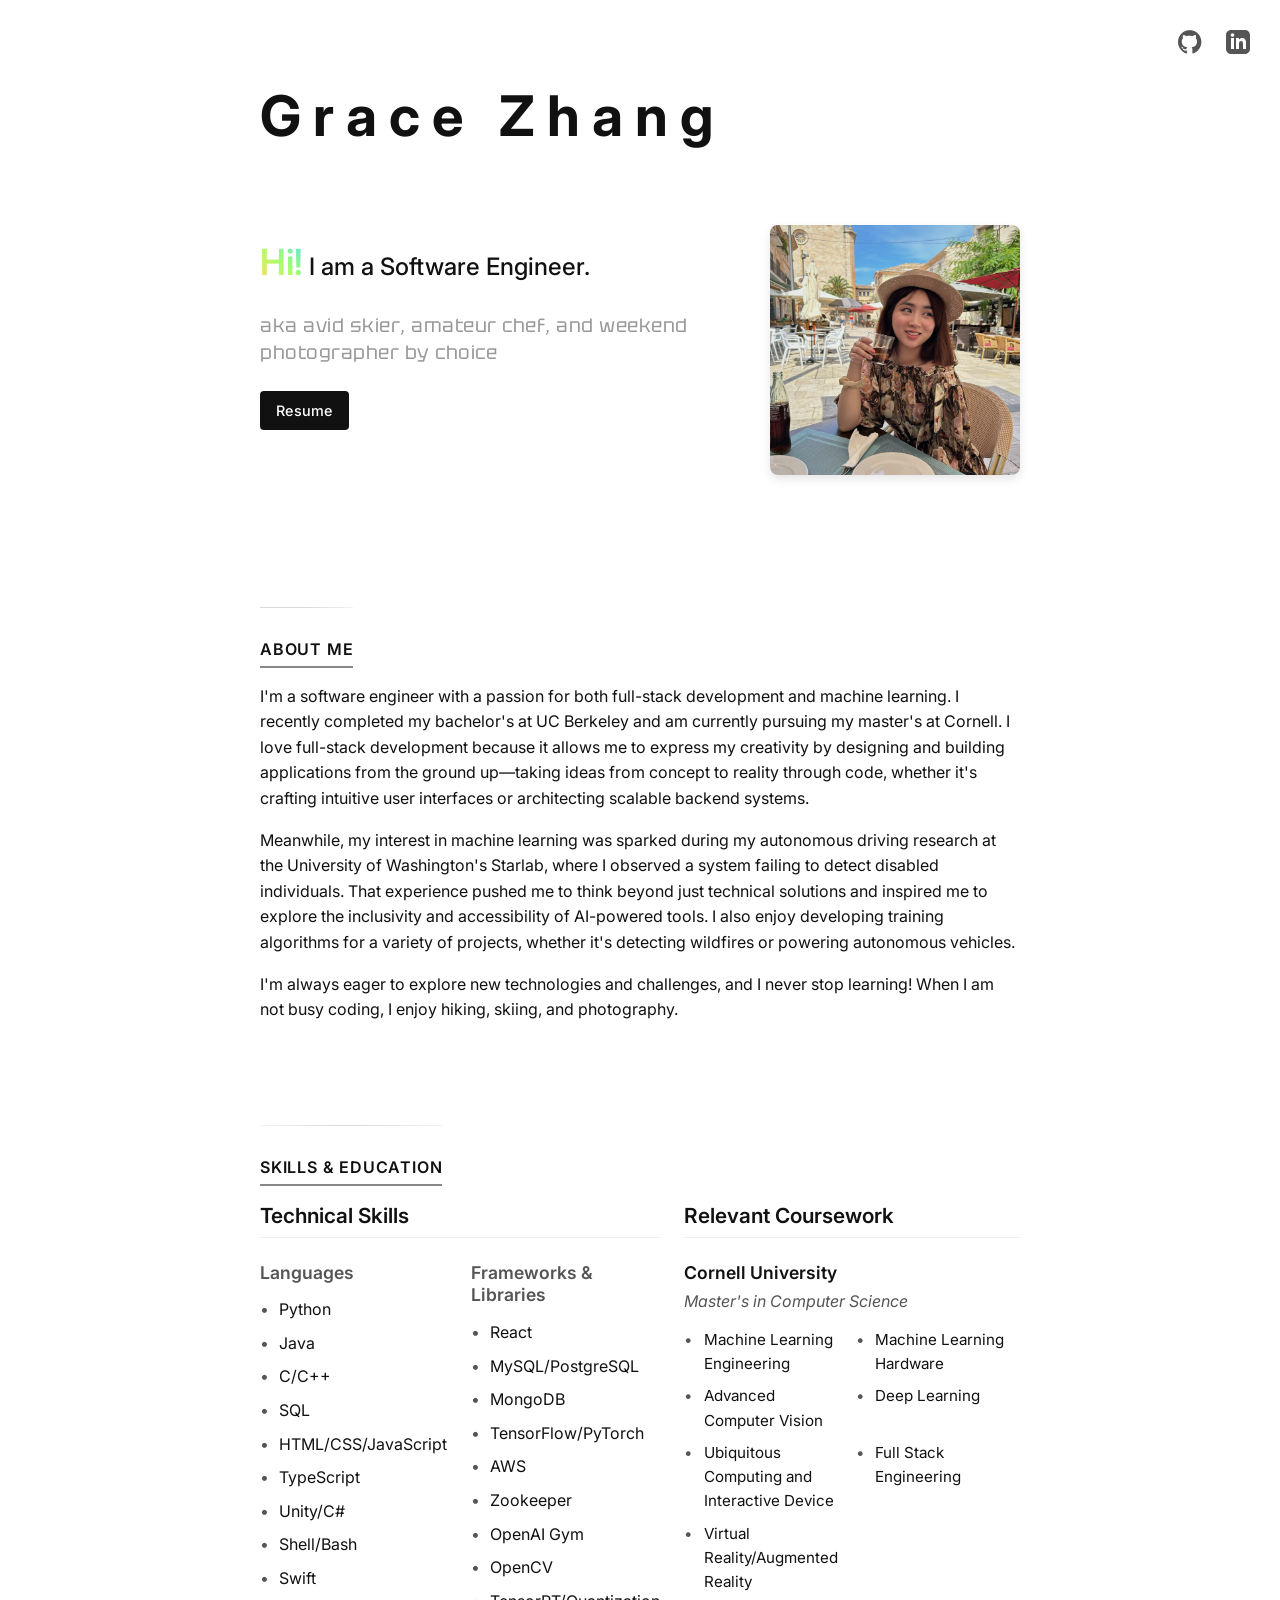
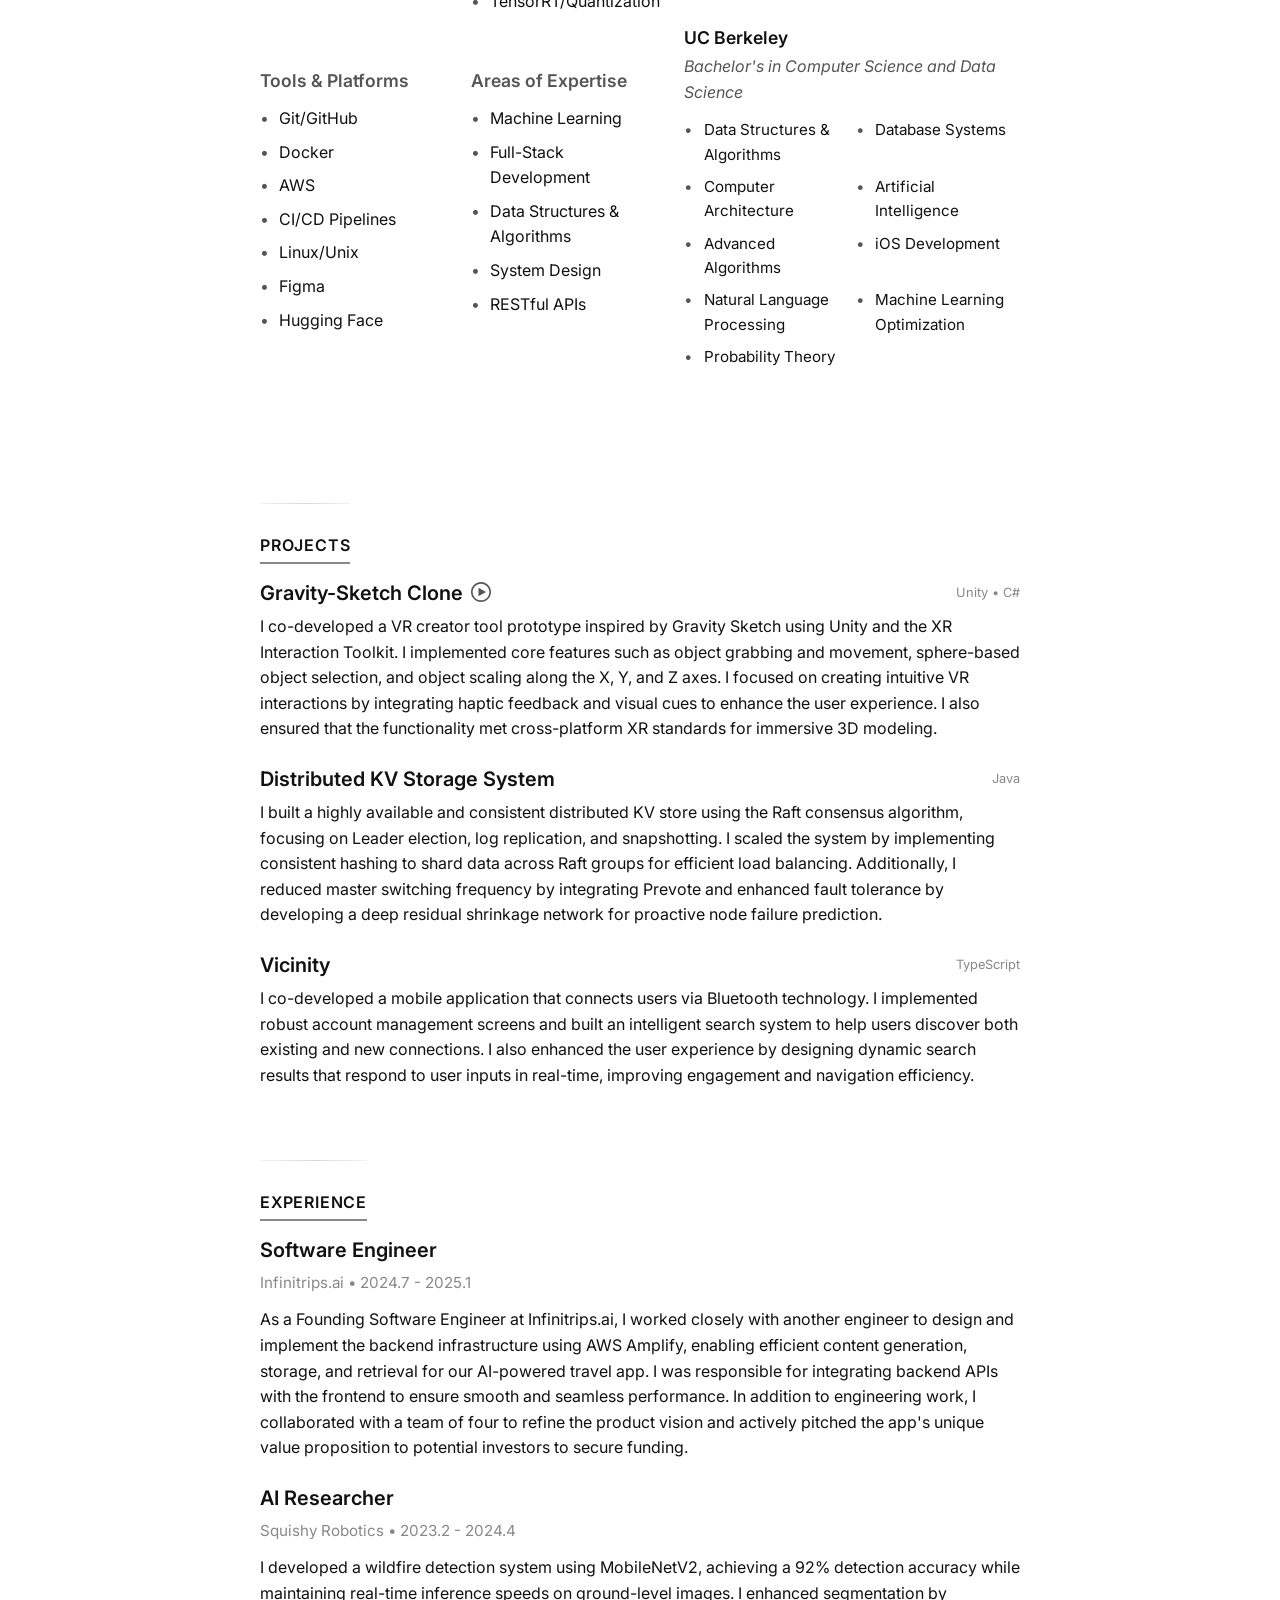
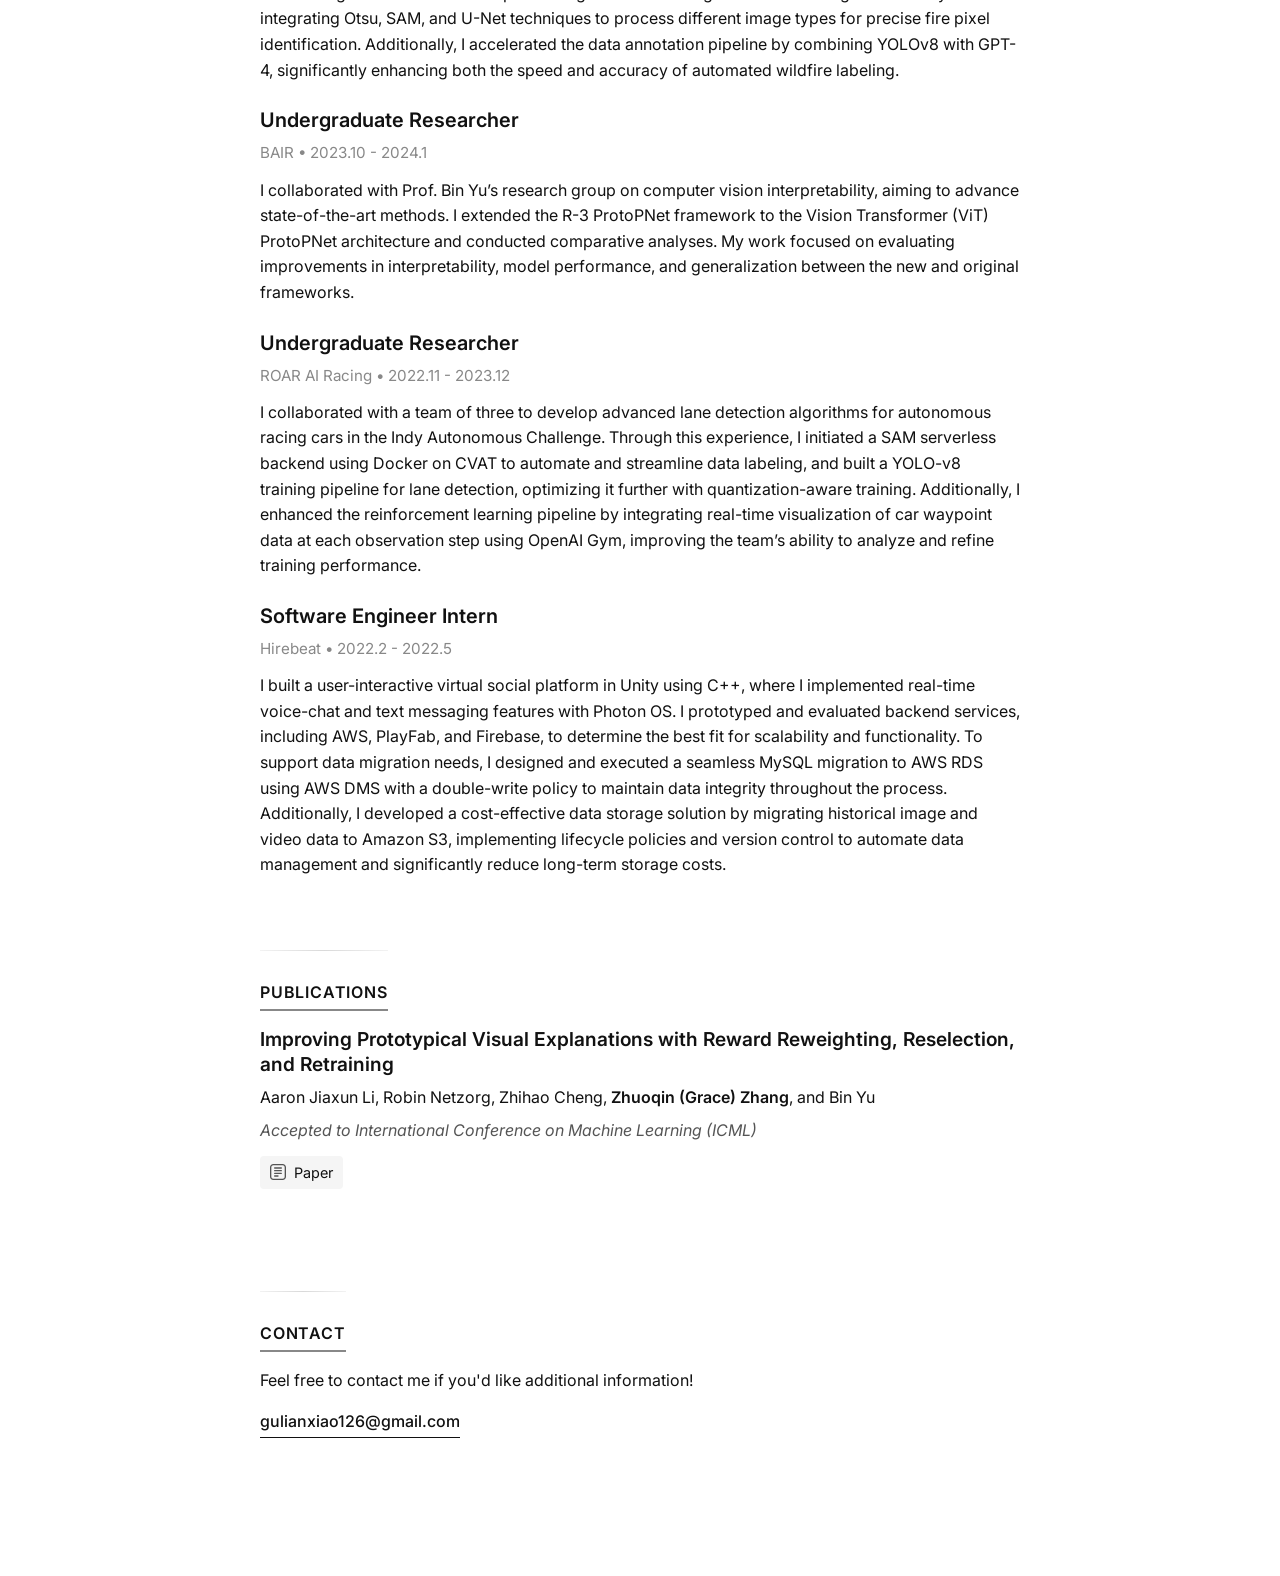
==== index.html @ 9c538d53 "updated" ====
<!DOCTYPE html>
<html lang="en">
<head>
    <meta charset="UTF-8">
    <meta name="viewport" content="width=device-width, initial-scale=1.0">
    <title>👒gracezhang</title>
    <link rel="stylesheet" href="styles.css">
    <link rel="preconnect" href="https://fonts.googleapis.com">
    <link rel="preconnect" href="https://fonts.gstatic.com" crossorigin>
    <link href="https://fonts.googleapis.com/css2?family=Inter:wght@300;400;500;600;700&family=Tektur:wght@400;500&display=swap" rel="stylesheet">
</head>
<body>
    <div class="container">
        <header>
            <div class="header-top">
                <h1 class="animated-name">
                    <span class="name-letter">G</span>
                    <span class="name-letter">r</span>
                    <span class="name-letter">a</span>
                    <span class="name-letter">c</span>
                    <span class="name-letter">e</span>
                    <span class="name-letter">&nbsp;</span>
                    <span class="name-letter">Z</span>
                    <span class="name-letter">h</span>
                    <span class="name-letter">a</span>
                    <span class="name-letter">n</span>
                    <span class="name-letter">g</span>
                </h1>
                <div class="social-links">
                    <a href="https://github.com/gracezhang01" target="_blank" rel="noopener noreferrer" aria-label="GitHub">
                        <svg xmlns="http://www.w3.org/2000/svg" width="24" height="24" viewBox="0 0 24 24" fill="currentColor">
                            <path d="M12 0c-6.626 0-12 5.373-12 12 0 5.302 3.438 9.8 8.207 11.387.599.111.793-.261.793-.577v-2.234c-3.338.726-4.033-1.416-4.033-1.416-.546-1.387-1.333-1.756-1.333-1.756-1.089-.745.083-.729.083-.729 1.205.084 1.839 1.237 1.237 1.237 1.07 1.834 2.807 1.304 3.492.997.107-.775.418-1.305.762-1.604-2.665-.305-5.467-1.334-5.467-5.931 0-1.311.469-2.381 1.236-3.221-.124-.303-.535-1.524.117-3.176 0 0 1.008-.322 3.301 1.23.957-.266 1.983-.399 3.003-.404 1.02.005 2.047.138 3.006.404 2.291-1.552 3.297-1.23 3.297-1.23.653 1.653.242 2.874.118 3.176.77.84 1.235 1.911 1.235 3.221 0 4.609-2.807 5.624-5.479 5.921.43.372.823 1.102.823 2.222v3.293c0 .319.192.694.801.576 4.765-1.589 8.199-6.086 8.199-11.386 0-6.627-5.373-12-12-12z"/>
                        </svg>
                    </a>
                    <a href="https://www.linkedin.com/in/grace-z-439b1a1a7/" target="_blank" rel="noopener noreferrer" aria-label="LinkedIn">
                        <svg xmlns="http://www.w3.org/2000/svg" width="24" height="24" viewBox="0 0 24 24" fill="currentColor">
                            <path d="M19 0h-14c-2.761 0-5 2.239-5 5v14c0 2.761 2.239 5 5 5h14c2.762 0 5-2.239 5-5v-14c0-2.761-2.238-5-5-5zm-11 19h-3v-11h3v11zm-1.5-12.268c-.966 0-1.75-.79-1.75-1.764s.784-1.764 1.75-1.764 1.75.79 1.75 1.764-.783 1.764-1.75 1.764zm13.5 12.268h-3v-5.604c0-3.368-4-3.113-4 0v5.604h-3v-11h3v1.765c1.396-2.586 7-2.777 7 2.476v6.759z"/>
                        </svg>
                    </a>
                </div>
            </div>
            
            <div class="header-content">
                <div class="header-info">
                    <h2 class="title"><strong class="animated-hi">Hi!</strong> I am a Software Engineer.</h2>
                    
                    <p class="intro">
                        <span class="subtle-tagline">aka avid skier, amateur chef, and weekend photographer by choice</span>
                    </p>
                    
                    <a href="#" class="resume-button">Resume</a>
                </div>
                
                <div class="profile-image">
                    <img src="my.JPG" alt="Grace Zhang">
                </div>
            </div>
        </header>

        <section id="about" class="section">
            <h3 class="section-title">ABOUT ME</h3>
            
            <p>
                I'm a software engineer with a passion for both full-stack development and machine learning. I recently completed my bachelor's at UC Berkeley and am currently pursuing my master's at Cornell. I love full-stack development because it allows me to express my creativity by designing and building applications from the ground up—taking ideas from concept to reality through code, whether it's crafting intuitive user interfaces or architecting scalable backend systems. 
            </p>
            <p>
               Meanwhile, my interest in machine learning was sparked during my autonomous driving research at the University of Washington's Starlab, where I observed a system failing to detect disabled individuals. That experience pushed me to think beyond just technical solutions and inspired me to explore the inclusivity and accessibility of AI-powered tools. I also enjoy developing training algorithms for a variety of projects, whether it's detecting wildfires or powering autonomous vehicles. 
            </p>
            <p>
                I'm always eager to explore new technologies and challenges, and I never stop learning! When I am not busy coding, I enjoy hiking, skiing, and photography.
            </p>
            
        </section>

        <section id="skills-courses" class="section">
            <h3 class="section-title">SKILLS & EDUCATION</h3>
            
            <div class="two-column-grid">
                <!-- Skills Column -->
                <div class="column">
                    <h4 class="column-title">Technical Skills</h4>
                    
                    <div class="skills-grid">
                        <div class="skill-category">
                            <h5>Languages</h5>
                            <ul class="skills-list">
                                <li>Python</li>
                                <li>Java</li>
                                <li>C/C++</li>
                                <li>SQL</li>
                                <li>HTML/CSS/JavaScript</li>
                                <li>TypeScript</li>
                                <li>Unity/C#</li>
                                <li>Shell/Bash</li>
                                <li>Swift</li>
                            </ul>
                        </div>
                        
                        <div class="skill-category">
                            <h5>Frameworks & Libraries</h5>
                            <ul class="skills-list">
                                <li>React</li>
                                <li>MySQL/PostgreSQL</li>
                                <li>MongoDB</li>
                                <li>TensorFlow/PyTorch</li>
                                <li>AWS</li>
                                <li>Zookeeper</li>
                                <li>OpenAI Gym</li>
                                <li>OpenCV</li>
                                <li>TensorRT/Quantization</li>
                            </ul>
                        </div>
                        
                        <div class="skill-category">
                            <h5>Tools & Platforms</h5>
                            <ul class="skills-list">
                                <li>Git/GitHub</li>
                                <li>Docker</li>
                                <li>AWS</li>
                                <li>CI/CD Pipelines</li>
                                <li>Linux/Unix</li>
                                <li>Figma</li>
                                <li>Hugging Face</li>
                            </ul>
                        </div>
                        
                        <div class="skill-category">
                            <h5>Areas of Expertise</h5>
                            <ul class="skills-list">
                                <li>Machine Learning</li>
                                <li>Full-Stack Development</li>
                                <li>Data Structures & Algorithms</li>
                                <li>System Design</li>
                                <li>RESTful APIs</li>
                            </ul>
                        </div>
                    </div>
                </div>
                
                <!-- Coursework Column -->
                <div class="column">
                    <h4 class="column-title">Relevant Coursework</h4>
                    
                    <div class="education-section">
                        <h5>Cornell University</h5>
                        <p class="education-program">Master's in Computer Science</p>
                        <ul class="course-list">
                            <li>Machine Learning Engineering</li>
                            <li>Machine Learning Hardware</li>
                            <li>Advanced Computer Vision</li>
                            <li>Deep Learning</li>
                            <li>Ubiquitous Computing and Interactive Device</li>
                            <li>Full Stack Engineering</li>
                            <li>Virtual Reality/Augmented Reality</li>
                        </ul>
                    </div>
                    
                    <div class="education-section">
                        <h5>UC Berkeley</h5>
                        <p class="education-program">Bachelor's in Computer Science and Data Science</p>
                        <ul class="course-list">
                            <li>Data Structures & Algorithms</li>
                            <li>Database Systems</li>
                            <li>Computer Architecture</li>
                            <li>Artificial Intelligence</li>
                            <li>Advanced Algorithms</li>
                            <li>iOS Development</li>
                            <li>Natural Language Processing</li>
                            <li>Machine Learning Optimization</li>
                            <li>Probability Theory</li>
                        </ul>
                    </div>
                    
                    
                </div>
            </div>
        </section>

        <section id="projects" class="section">
            <h3 class="section-title">PROJECTS</h3>
            
            <div class="project">
                <div class="project-header">
                    <div class="title-with-icon">
                        <h4>Gravity-Sketch Clone</h4>
                        <a href="https://drive.google.com/file/d/1xK-oRe07ZeGN3o5zbdohTHTy5miOvgua/preview" class="video-link" target="_blank" rel="noopener noreferrer">
                            <svg xmlns="http://www.w3.org/2000/svg" width="20" height="20" viewBox="0 0 24 24" fill="currentColor">
                                <path d="M12 2c5.514 0 10 4.486 10 10s-4.486 10-10 10-10-4.486-10-10 4.486-10 10-10zm0-2c-6.627 0-12 5.373-12 12s5.373 12 12 12 12-5.373 12-12-5.373-12-12-12zm-3 17v-10l9 5.146-9 4.854z"/>
                            </svg>
                            <span class="tooltip">Watch Demo</span>
                        </a>
                    </div>
                    <span class="tech-tags">Unity • C#</span>
                </div>
                <p>
                    I co-developed a VR creator tool prototype inspired by Gravity Sketch using Unity and the XR Interaction Toolkit. I implemented core features such as object grabbing and movement, sphere-based object selection, and object scaling along the X, Y, and Z axes. I focused on creating intuitive VR interactions by integrating haptic feedback and visual cues to enhance the user experience. I also ensured that the functionality met cross-platform XR standards for immersive 3D modeling.
                </p>
            </div>
            
            <div class="project">
                <div class="project-header">
                    <h4>Distributed KV Storage System</h4>
                    <span class="tech-tags">Java</span>
                </div>
                <p>
                    I built a highly available and consistent distributed KV store using the Raft consensus algorithm, focusing on Leader election, log replication, and snapshotting. I scaled the system by implementing consistent hashing to shard data across Raft groups for efficient load balancing. Additionally, I reduced master switching frequency by integrating Prevote and enhanced fault tolerance by developing a deep residual shrinkage network for proactive node failure prediction.
                </p>
            </div>
            
            <div class="project">
                <div class="project-header">
                    <h4>Vicinity</h4>
                    <span class="tech-tags">TypeScript</span>
                </div>
                <p>
                    I co-developed a mobile application that connects users via Bluetooth technology. I implemented robust account management screens and built an intelligent search system to help users discover both existing and new connections. I also enhanced the user experience by designing dynamic search results that respond to user inputs in real-time, improving engagement and navigation efficiency.
                </p>
            </div>
        </section>

        <section id="experience" class="section">
            <h3 class="section-title">EXPERIENCE</h3>
            
            <div class="job">
                <h4>Software Engineer</h4>
                <p class="company">Infinitrips.ai • 2024.7 - 2025.1</p>
                <p>
                    As a Founding Software Engineer at Infinitrips.ai, I worked closely with another engineer to design and implement the backend infrastructure using AWS Amplify, enabling efficient content generation, storage, and retrieval for our AI-powered travel app. I was responsible for integrating backend APIs with the frontend to ensure smooth and seamless performance. In addition to engineering work, I collaborated with a team of four to refine the product vision and actively pitched the app's unique value proposition to potential investors to secure funding.
                </p>
            </div>
            
            <div class="job">
                <h4>AI Researcher</h4>
                <p class="company">Squishy Robotics • 2023.2 - 2024.4</p>
                <p>
                    I developed a wildfire detection system using MobileNetV2, achieving a 92% detection accuracy while maintaining real-time inference speeds on ground-level images.
                    I enhanced segmentation by integrating Otsu, SAM, and U-Net techniques to process different image types for precise fire pixel identification.  Additionally, I accelerated the data annotation pipeline by combining YOLOv8 with GPT-4, significantly enhancing both the speed and accuracy of automated wildfire labeling.
                </p>
            </div>

            <div class="job">
                <h4>Undergraduate Researcher</h4>
                <p class="company">BAIR • 2023.10 - 2024.1</p>
                <p>
                    I collaborated with Prof. Bin Yu’s research group on computer vision interpretability, aiming to advance state-of-the-art methods. I extended the R-3 ProtoPNet framework to the Vision Transformer (ViT) ProtoPNet architecture and conducted comparative analyses. My work focused on evaluating improvements in interpretability, model performance, and generalization between the new and original frameworks.
                </p>
            </div>
            
            <div class="job">
                <h4>Undergraduate Researcher</h4>
                <p class="company">ROAR AI Racing • 2022.11 - 2023.12</p>
                <p>
                    I collaborated with a team of three to develop advanced lane detection algorithms for autonomous racing cars in the Indy Autonomous Challenge. 
                    Through this experience, I initiated a SAM serverless backend using Docker on CVAT to automate and streamline data labeling, and built a YOLO-v8 training pipeline for lane detection, optimizing it further with quantization-aware training.
                     Additionally, I enhanced the reinforcement learning pipeline by integrating real-time visualization of car waypoint data at each observation step using OpenAI Gym, improving the team’s ability to analyze and refine training performance.
                </p>
            </div>

            <div class="job">
                <h4>Software Engineer Intern</h4>
                <p class="company">Hirebeat • 2022.2 - 2022.5</p>
                <p>
                    I built a user-interactive virtual social platform in Unity using C++, where I implemented real-time voice-chat and text messaging features with Photon OS. I prototyped and evaluated backend services, including AWS, PlayFab, and Firebase, to determine the best fit for scalability and functionality. To support data migration needs, I designed and executed a seamless MySQL migration to AWS RDS using AWS DMS with a double-write policy to maintain data integrity throughout the process. Additionally, I developed a cost-effective data storage solution by migrating historical image and video data to Amazon S3, implementing lifecycle policies and version control to automate data management and significantly reduce long-term storage costs.
                </p>
            </div>
        </section>

        <section id="publications" class="section">
            <h3 class="section-title">PUBLICATIONS</h3>
            <div class="section-content">
                <div class="publication">
                    <h4 class="publication-title">Improving Prototypical Visual Explanations with Reward Reweighting, Reselection, and Retraining</h4>
                    <p class="publication-authors">
                        Aaron Jiaxun Li, Robin Netzorg, Zhihao Cheng, <strong>Zhuoqin (Grace) Zhang</strong>, and Bin Yu
                    </p>
                    <p class="publication-venue">
                        Accepted to International Conference on Machine Learning (ICML)
                    </p>
                    <div class="publication-links">
                        <a href="https://arxiv.org/abs/2307.03887" class="paper-link" target="_blank" rel="noopener noreferrer">
                            <svg xmlns="http://www.w3.org/2000/svg" width="16" height="16" viewBox="0 0 24 24" fill="currentColor">
                                <path d="M19 0h-14c-2.761 0-5 2.239-5 5v14c0 2.761 2.239 5 5 5h14c2.762 0 5-2.239 5-5v-14c0-2.761-2.238-5-5-5zm-14 2h14c1.654 0 3 1.346 3 3v14c0 1.654-1.346 3-3 3h-14c-1.654 0-3-1.346-3-3v-14c0-1.654 1.346-3 3-3zm2 3h10c.552 0 1 .448 1 1s-.448 1-1 1h-10c-.552 0-1-.448-1-1s.448-1 1-1zm0 4h10c.552 0 1 .448 1 1s-.448 1-1 1h-10c-.552 0-1-.448-1-1s.448-1 1-1zm0 4h10c.552 0 1 .448 1 1s-.448 1-1 1h-10c-.552 0-1-.448-1-1s.448-1 1-1zm0 4h5c.552 0 1 .448 1 1s-.448 1-1 1h-5c-.552 0-1-.448-1-1s.448-1 1-1z"/>
                            </svg>
                            Paper
                        </a>
                        
                    </div>
                </div>
            </div>
        </section>

        <section id="contact" class="section">
            <h3 class="section-title">CONTACT</h3>
            <div class="section-content">
                <p>
                    Feel free to contact me if you'd like additional information!
                </p>
                <a href="mailto:gulianxiao126@gmail.com" class="email-link">gulianxiao126@gmail.com</a>
            </div>
        </section>
    </div>
    <script>
        document.addEventListener('DOMContentLoaded', function() {
            // Select ALL sections including the contact section
            const sections = document.querySelectorAll('.section');
            
            const observer = new IntersectionObserver((entries) => {
                entries.forEach(entry => {
                    if (entry.isIntersecting && entry.intersectionRatio >= 0.3) {
                        entry.target.classList.add('in-view');
                    } else {
                        entry.target.classList.remove('in-view');
                    }
                });
            }, {
                threshold: [0.3],
                rootMargin: '-10% 0px -10% 0px'
            });
            
            // Observe all sections including contact
            sections.forEach(section => {
                observer.observe(section);
            });
            
            // Also highlight the first section if we're at the top of the page
            if (window.scrollY < 100) {
                sections[0].classList.add('in-view');
            }
        });
        
        // Additional scroll event for smoother transitions
        window.addEventListener('scroll', function() {
            const scrollPosition = window.scrollY;
            const windowHeight = window.innerHeight;
            const sections = document.querySelectorAll('.section');
            
            sections.forEach(section => {
                const sectionTop = section.offsetTop;
                const sectionHeight = section.offsetHeight;
                
                // Calculate if section is in primary view area
                if (scrollPosition >= sectionTop - windowHeight/2 && 
                    scrollPosition < sectionTop + sectionHeight - windowHeight/2) {
                    section.classList.add('in-view');
                } else {
                    section.classList.remove('in-view');
                }
            });
        });

        // Special handling for the contact section if it's short
        const contactSection = document.getElementById('contact');
        if (contactSection) {
            window.addEventListener('scroll', function() {
                const scrollPosition = window.scrollY + window.innerHeight;
                const pageBottom = document.body.scrollHeight;
                
                // If we're near the bottom of the page, highlight the contact section
                if (pageBottom - scrollPosition < 200) {
                    contactSection.classList.add('in-view');
                } else if (!isElementInViewport(contactSection)) {
                    contactSection.classList.remove('in-view');
                }
            });
        }

        // Helper function to check if element is in viewport
        function isElementInViewport(el) {
            const rect = el.getBoundingClientRect();
            return (
                rect.top <= (window.innerHeight || document.documentElement.clientHeight) * 0.7 &&
                rect.bottom >= (window.innerHeight || document.documentElement.clientHeight) * 0.3
            );
        }
    </script>
</body>
</html>
---- styles.css ----
/* Base styles */
:root {
    --text-color: #111;
    --background-color: #fff;
    --accent-color: #555;
    --light-gray: #f5f5f5;
    --medium-gray: #888;
}

* {
    margin: 0;
    padding: 0;
    box-sizing: border-box;
}

html {
    scroll-behavior: smooth;
    scroll-padding-top: 0;
}

body {
    font-family: 'Inter', -apple-system, BlinkMacSystemFont, 'Segoe UI', Roboto, Oxygen, Ubuntu, Cantarell, 'Open Sans', 'Helvetica Neue', sans-serif;
    line-height: 1.6;
    color: var(--text-color);
    background-color: var(--background-color);
    font-size: 16px;
    font-weight: 400;
}

.container {
    max-width: 800px;
    margin: 0 auto;
    padding: 80px 20px;
}

h1, h2, h3, h4, h5, h6 {
    font-weight: 600;
    line-height: 1.3;
}

h1 {
    font-size: 3rem;
    margin-bottom: 0;
}

h2 {
    font-size: 1.5rem;
    margin-bottom: 1.5rem;
    font-weight: 500;
}

h3 {
    font-size: 1rem;
    letter-spacing: 0.05em;
    margin-bottom: 1.5rem;
    color: var(--text-color);
}

h4 {
    font-size: 1.25rem;
    margin-bottom: 0.5rem;
}

p {
    margin-bottom: 1rem;
}

a {
    color: var(--text-color);
    text-decoration: none;
    transition: opacity 0.2s ease;
}

a:hover {
    opacity: 0.7;
}

strong {
    font-weight: 600;
}

/* Header styles */
header {
    margin-bottom: 80px;
}

.header-top {
    display: flex;
    justify-content: space-between;
    align-items: center;
    margin-bottom: 3rem;
    position: relative;
    width: 100%;
}

.header-content {
    display: flex;
    justify-content: space-between;
    align-items: stretch;
    gap: 1.5rem;
    margin-top: 2rem;
}

.header-info {
    flex: 1;
    display: flex;
    flex-direction: column;
    justify-content: flex-start;
    gap: 1.5rem;
    padding: 1rem 0;
}

.title {
    font-size: 1.5rem;
    margin: 0;
    font-weight: 500;
    line-height: 1.2;
}

.intro {
    font-size: 1.25rem;
    margin: 0;
    line-height: 1.4;
}

.profile-image {
    flex: 0 0 auto;
    width: 250px;
    height: 250px;
    overflow: hidden;
    border-radius: 8px;
    box-shadow: 0 4px 10px rgba(0, 0, 0, 0.1);
}

.profile-image img {
    width: 100%;
    height: 100%;
    object-fit: cover;
    object-position: center;
}

.social-links {
    display: flex;
    gap: 1.5rem;
    position: fixed;
    top: 20px;
    right: 20px;
    z-index: 1000;
    background-color: rgba(255, 255, 255, 0.8);
    padding: 10px;
    border-radius: 5px;
}

.social-links a {
    color: var(--accent-color);
    transition: color 0.2s ease;
}

.social-links a:hover {
    color: var(--text-color);
    opacity: 1;
}

/* Resume button */
.resume-button {
    display: inline-block;
    background-color: var(--text-color);
    color: var(--background-color);
    padding: 8px 16px;
    border-radius: 4px;
    font-weight: 500;
    font-size: 0.9rem;
    letter-spacing: 0.02em;
    transition: background-color 0.2s ease, transform 0.2s ease;
    width: fit-content;
    margin: 0;
}

.resume-button:hover {
    opacity: 1;
    background-color: #333;
    transform: translateY(-2px);
}

.resume-button:active {
    transform: translateY(0);
}

/* Responsive adjustments */
@media (max-width: 768px) {
    .header-top {
        flex-direction: column;
        align-items: flex-start;
        padding-top: 50px;
    }
    
    .social-links {
        position: absolute;
        top: 10px;
        right: 0;
    }
    
    .header-content {
        flex-direction: column;
    }
    
    .profile-image {
        width: 100%;
        height: auto;
        max-width: 250px;
        margin: 0 auto 2rem;
    }
    
    .header-info {
        gap: 1rem;
    }
}

/* Section header styling with animation */
.section {
    position: relative;
    padding-top: 20px;
    margin-bottom: 50px;
    scroll-margin-top: 20px;
}

.section-title {
    font-size: 1rem;
    font-weight: 600;
    letter-spacing: 0.05em;
    margin-bottom: 1.5rem;
    display: inline-block;
    transition: all 0.3s ease;
    position: relative;
}

/* Underline beneath the section title */
.section-title::after {
    content: '';
    position: absolute;
    bottom: -8px;
    left: 0;
    width: 100%;
    height: 2px;
    background-color: #888;
    transition: width 0.3s ease, background-color 0.3s ease;
}

/* Animation for section in view */
.section.in-view .section-title {
    font-size: 1.4rem;
    color: #000;
    transform: translateY(-5px);
}

.section.in-view .section-title::after {
    background-color: #333;
    width: 120%;
}

/* Add JavaScript to detect when sections are in view */

.project, .job, .education-section, .skill-category, .contact-section {
    margin-bottom: 1.5rem;
}

.section > *:last-child {
    margin-bottom: 0;
}

.company {
    color: var(--medium-gray);
    margin-bottom: 0.75rem;
    font-size: 0.95rem;
}

/* Contact section */
.email-link {
    display: inline-block;
    font-weight: 500;
    border-bottom: 1px solid var(--text-color);
    padding-bottom: 2px;
}

/* Skills section */
.skills-container {
    display: grid;
    grid-template-columns: repeat(auto-fill, minmax(300px, 1fr));
    gap: 2rem;
}

.skill-category h4 {
    margin-bottom: 1rem;
    font-size: 1.1rem;
}

.skills-list {
    list-style: none;
}

.skills-list li {
    margin-bottom: 0.5rem;
    position: relative;
    padding-left: 1.2rem;
}

.skills-list li::before {
    content: "•";
    position: absolute;
    left: 0;
    color: var(--accent-color);
}

/* Colorful text animation */
.colorful-text {
    display: inline-block;
    font-weight: 500;
    background: linear-gradient(
        90deg,
        #ff0000, #ff9900, #33cc33, #3399ff, #cc33ff, #ff0066
    );
    background-size: 400% 100%;
    -webkit-background-clip: text;
    background-clip: text;
    color: transparent;
    animation: rainbow 8s linear infinite;
}

@keyframes rainbow {
    0% {
        background-position: 0% 50%;
    }
    50% {
        background-position: 100% 50%;
    }
    100% {
        background-position: 0% 50%;
    }
}

/* Add a subtle entrance animation */
.colorful-text {
    opacity: 0;
    transform: translateY(20px);
    animation: fadeInUp 1s ease forwards, rainbow 8s linear infinite 1s;
}

@keyframes fadeInUp {
    to {
        opacity: 1;
        transform: translateY(0);
    }
}

/* Animated Hi! text */
.animated-hi {
    font-size: 1.5em;
    display: inline-block;
    background: linear-gradient(
        45deg,
        #FF5757, #FF914D, #FFDE59, #A8FF6B, #5CE1E6, #7C4DFF, #FF00C7
    );
    background-size: 300% 300%;
    -webkit-background-clip: text;
    background-clip: text;
    color: transparent;
    animation: gradientWave 3s ease-in-out infinite, popIn 1s ease-out;
    position: relative;
}

@keyframes gradientWave {
    0% {
        background-position: 0% 50%;
    }
    50% {
        background-position: 100% 50%;
    }
    100% {
        background-position: 0% 50%;
    }
}

@keyframes popIn {
    0% {
        transform: scale(0);
        opacity: 0;
    }
    50% {
        transform: scale(1.2);
    }
    100% {
        transform: scale(1);
        opacity: 1;
    }
}

/* Add a subtle hover effect */
.animated-hi:hover {
    animation: shake 0.5s ease-in-out;
}

@keyframes shake {
    0%, 100% { transform: rotate(0deg); }
    20% { transform: rotate(10deg); }
    40% { transform: rotate(-10deg); }
    60% { transform: rotate(5deg); }
    80% { transform: rotate(-5deg); }
}

/* Skills & Coursework Section */
.two-column-grid {
    display: grid;
    grid-template-columns: 1fr 1fr;
    gap: 1.5rem;
}

.column-title {
    font-size: 1.3rem;
    margin-bottom: 1.5rem;
    padding-bottom: 0.5rem;
    border-bottom: 1px solid #eee;
}

/* Skills styling */
.skills-grid {
    display: grid;
    grid-template-columns: 1fr 1fr;
    gap: 1.5rem;
}

.skill-category h5 {
    font-size: 1.1rem;
    margin-bottom: 0.8rem;
    color: var(--accent-color);
}

.skills-list {
    list-style: none;
}

.skills-list li {
    margin-bottom: 0.5rem;
    position: relative;
    padding-left: 1.2rem;
}

.skills-list li::before {
    content: "•";
    position: absolute;
    left: 0;
    color: var(--accent-color);
}

/* Education and coursework styling */
.education-section {
    margin-bottom: 2rem;
}

.education-section h5 {
    font-size: 1.1rem;
    margin-bottom: 0.3rem;
}

.education-program {
    font-style: italic;
    color: var(--accent-color);
    margin-bottom: 0.8rem;
}

.course-list {
    list-style: none;
    display: grid;
    grid-template-columns: 1fr 1fr;
    gap: 0.5rem;
}

.course-list li {
    position: relative;
    padding-left: 1.2rem;
    font-size: 0.95rem;
}

.course-list li::before {
    content: "•";
    position: absolute;
    left: 0;
    color: var(--accent-color);
}

/* Responsive adjustments */
@media (max-width: 900px) {
    .two-column-grid {
        grid-template-columns: 1fr;
        gap: 2rem;
    }
    
    .skills-grid {
        grid-template-columns: 1fr;
    }
    
    .course-list {
        grid-template-columns: 1fr;
    }
}

@media (max-width: 600px) {
    .skills-grid {
        grid-template-columns: 1fr;
    }
    
    .course-list {
        grid-template-columns: 1fr;
    }
}

/* Project with video link styling */
.project-header {
    display: flex;
    align-items: center;
    flex-wrap: wrap;
    margin-bottom: 0.5rem;
    gap: 0.75rem;
}

.video-link {
    display: inline-flex;
    align-items: center;
    justify-content: center;
    color: var(--accent-color);
    position: relative;
    transition: transform 0.2s ease;
    margin-top: -2px;
}

.video-link svg {
    vertical-align: middle;
}

.video-link:hover {
    transform: scale(1.1);
    opacity: 1;
}

.video-link .tooltip {
    position: absolute;
    background-color: var(--text-color);
    color: var(--background-color);
    padding: 4px 8px;
    border-radius: 4px;
    font-size: 0.75rem;
    white-space: nowrap;
    top: -30px;
    left: 50%;
    transform: translateX(-50%);
    opacity: 0;
    visibility: hidden;
    transition: opacity 0.2s ease, visibility 0.2s ease;
}

.video-link:hover .tooltip {
    opacity: 1;
    visibility: visible;
}

/* Add a small triangle at the bottom of the tooltip */
.video-link .tooltip::after {
    content: "";
    position: absolute;
    top: 100%;
    left: 50%;
    margin-left: -5px;
    border-width: 5px;
    border-style: solid;
    border-color: var(--text-color) transparent transparent transparent;
}

/* Tech tags styling */
.tech-tags {
    font-size: 0.8rem;
    color: #888;
    margin-left: auto;
    white-space: nowrap;
}

/* Updated project header styling */
.project-header {
    display: flex;
    align-items: center;
    flex-wrap: wrap;
    margin-bottom: 0.5rem;
    gap: 0.75rem;
}

.project-header h4 {
    margin-bottom: 0;
}

/* Title with icon styling */
.title-with-icon {
    display: flex;
    align-items: center;
    gap: 0.5rem;
}

/* Responsive adjustments for project headers */
@media (max-width: 768px) {
    .project-header {
        flex-direction: column;
        align-items: flex-start;
        gap: 0.5rem;
    }
    
    .tech-tags {
        margin-left: 0;
    }
}

/* Animated name styling */
.animated-name {
    font-size: 3.5rem;
    font-weight: 700;
    margin-bottom: 1.5rem;
    position: relative;
    display: inline-block;
}

.name-letter {
    display: inline-block;
    transition: transform 0.3s ease, color 0.3s ease;
}

.animated-name:hover .name-letter {
    color: #333;
}

/* Create a staggered hover effect for each letter */
.animated-name:hover .name-letter:nth-child(1) { transform: translateY(-8px); color: #FF5757; transition-delay: 0.02s; }
.animated-name:hover .name-letter:nth-child(2) { transform: translateY(-8px); color: #FF914D; transition-delay: 0.04s; }
.animated-name:hover .name-letter:nth-child(3) { transform: translateY(-8px); color: #FFDE59; transition-delay: 0.06s; }
.animated-name:hover .name-letter:nth-child(4) { transform: translateY(-8px); color: #A8FF6B; transition-delay: 0.08s; }
.animated-name:hover .name-letter:nth-child(5) { transform: translateY(-8px); color: #5CE1E6; transition-delay: 0.10s; }
.animated-name:hover .name-letter:nth-child(6) { transform: translateY(-8px); transition-delay: 0.12s; }
.animated-name:hover .name-letter:nth-child(7) { transform: translateY(-8px); color: #7C4DFF; transition-delay: 0.14s; }
.animated-name:hover .name-letter:nth-child(8) { transform: translateY(-8px); color: #FF00C7; transition-delay: 0.16s; }
.animated-name:hover .name-letter:nth-child(9) { transform: translateY(-8px); color: #FF5757; transition-delay: 0.18s; }
.animated-name:hover .name-letter:nth-child(10) { transform: translateY(-8px); color: #FF914D; transition-delay: 0.20s; }
.animated-name:hover .name-letter:nth-child(11) { transform: translateY(-8px); color: #FFDE59; transition-delay: 0.22s; }

/* Add a subtle underline animation */
.animated-name::after {
    content: '';
    position: absolute;
    bottom: 0;
    left: 0;
    width: 0;
    height: 3px;
    background: linear-gradient(90deg, #FF5757, #FF914D, #FFDE59, #A8FF6B, #5CE1E6, #7C4DFF, #FF00C7);
    transition: width 0.5s ease;
}

.animated-name:hover::after {
    width: 100%;
}

/* Section dividers */
.section-title {
    position: relative;
    padding-top: 2rem;
    margin-top: 2rem;
}

.section-title::before {
    content: '';
    position: absolute;
    top: 0;
    left: 0;
    width: 100%;
    height: 1px;
    background: linear-gradient(90deg, 
        rgba(0,0,0,0.05) 0%, 
        rgba(0,0,0,0.15) 50%, 
        rgba(0,0,0,0.05) 100%);
}

/* Add a subtle dot pattern to the first section divider */
.section:first-of-type .section-title::before {
    background-image: linear-gradient(90deg, 
        rgba(0,0,0,0.15) 0%, 
        rgba(0,0,0,0.15) 50%, 
        rgba(0,0,0,0.05) 100%),
        radial-gradient(circle, rgba(0,0,0,0.1) 1px, transparent 1px);
    background-size: 100% 1px, 10px 10px;
}

/* Ensure the last section has proper bottom spacing */
.section:last-of-type {
    margin-bottom: 50px;
}

/* Reduce spacing between Projects and Experience sections specifically */
#projects {
    margin-bottom: 30px; /* Reduced margin at the bottom of Projects section */
}

#experience {
    padding-top: 10px; /* Reduced padding at the top of Experience section */
}

/* If you want to target all sections but maintain special spacing between these two */
.section {
    position: relative;
    padding-top: 20px;
    margin-bottom: 50px;
}

/* Override for specific sections */
#projects.section {
    margin-bottom: 30px; /* Smaller margin for projects */
}

#experience.section {
    padding-top: 10px; /* Smaller padding for experience */
}

/* Publications section styling */
.publication {
    margin-bottom: 2rem;
    padding-bottom: 1.5rem;
    border-bottom: 1px solid #eee;
}

.publication:last-child {
    border-bottom: none;
    padding-bottom: 0;
}

.publication-title {
    font-size: 1.2rem;
    margin-bottom: 0.5rem;
}

.publication-authors {
    margin-bottom: 0.5rem;
    color: var(--text-color);
}

.publication-venue {
    font-style: italic;
    color: var(--accent-color);
    margin-bottom: 0.75rem;
}

.publication-links {
    display: flex;
    gap: 1rem;
}

.publication-links a {
    display: inline-flex;
    align-items: center;
    gap: 0.5rem;
    padding: 5px 10px;
    border-radius: 4px;
    background-color: #f5f5f5;
    color: var(--text-color);
    font-size: 0.9rem;
    transition: background-color 0.2s ease;
}

.publication-links a:hover {
    background-color: #e5e5e5;
    opacity: 1;
}

.publication-links svg {
    opacity: 0.7;
}

/* Adjust spacing between Experience and Publications */
#experience.section {
    margin-bottom: 30px; /* Reduced margin to bring Publications closer */
}

#publications.section {
    padding-top: 10px; /* Reduced padding to bring Publications closer to Experience */
}

/* Subtle tagline style with Tektur font */
.subtle-tagline {
    display: inline-block;
    color: #999;
    font-family: 'Tektur', sans-serif;
    font-size: 1.2rem;
    font-weight: 400;
    letter-spacing: 0.5px;
    position: relative;
    margin-top: 5px;
    text-transform: lowercase; /* Optional: gives it a more distinctive look */
}

/* Remove the previous colorful animation for this element */
.subtle-tagline {
    animation: none;
    opacity: 1;
    transform: none;
}

/* Ensure tagline has no link styling */
.title, .intro, .subtle-tagline {
    cursor: default;
    text-decoration: none;
    pointer-events: none; /* This prevents any click interactions */
}
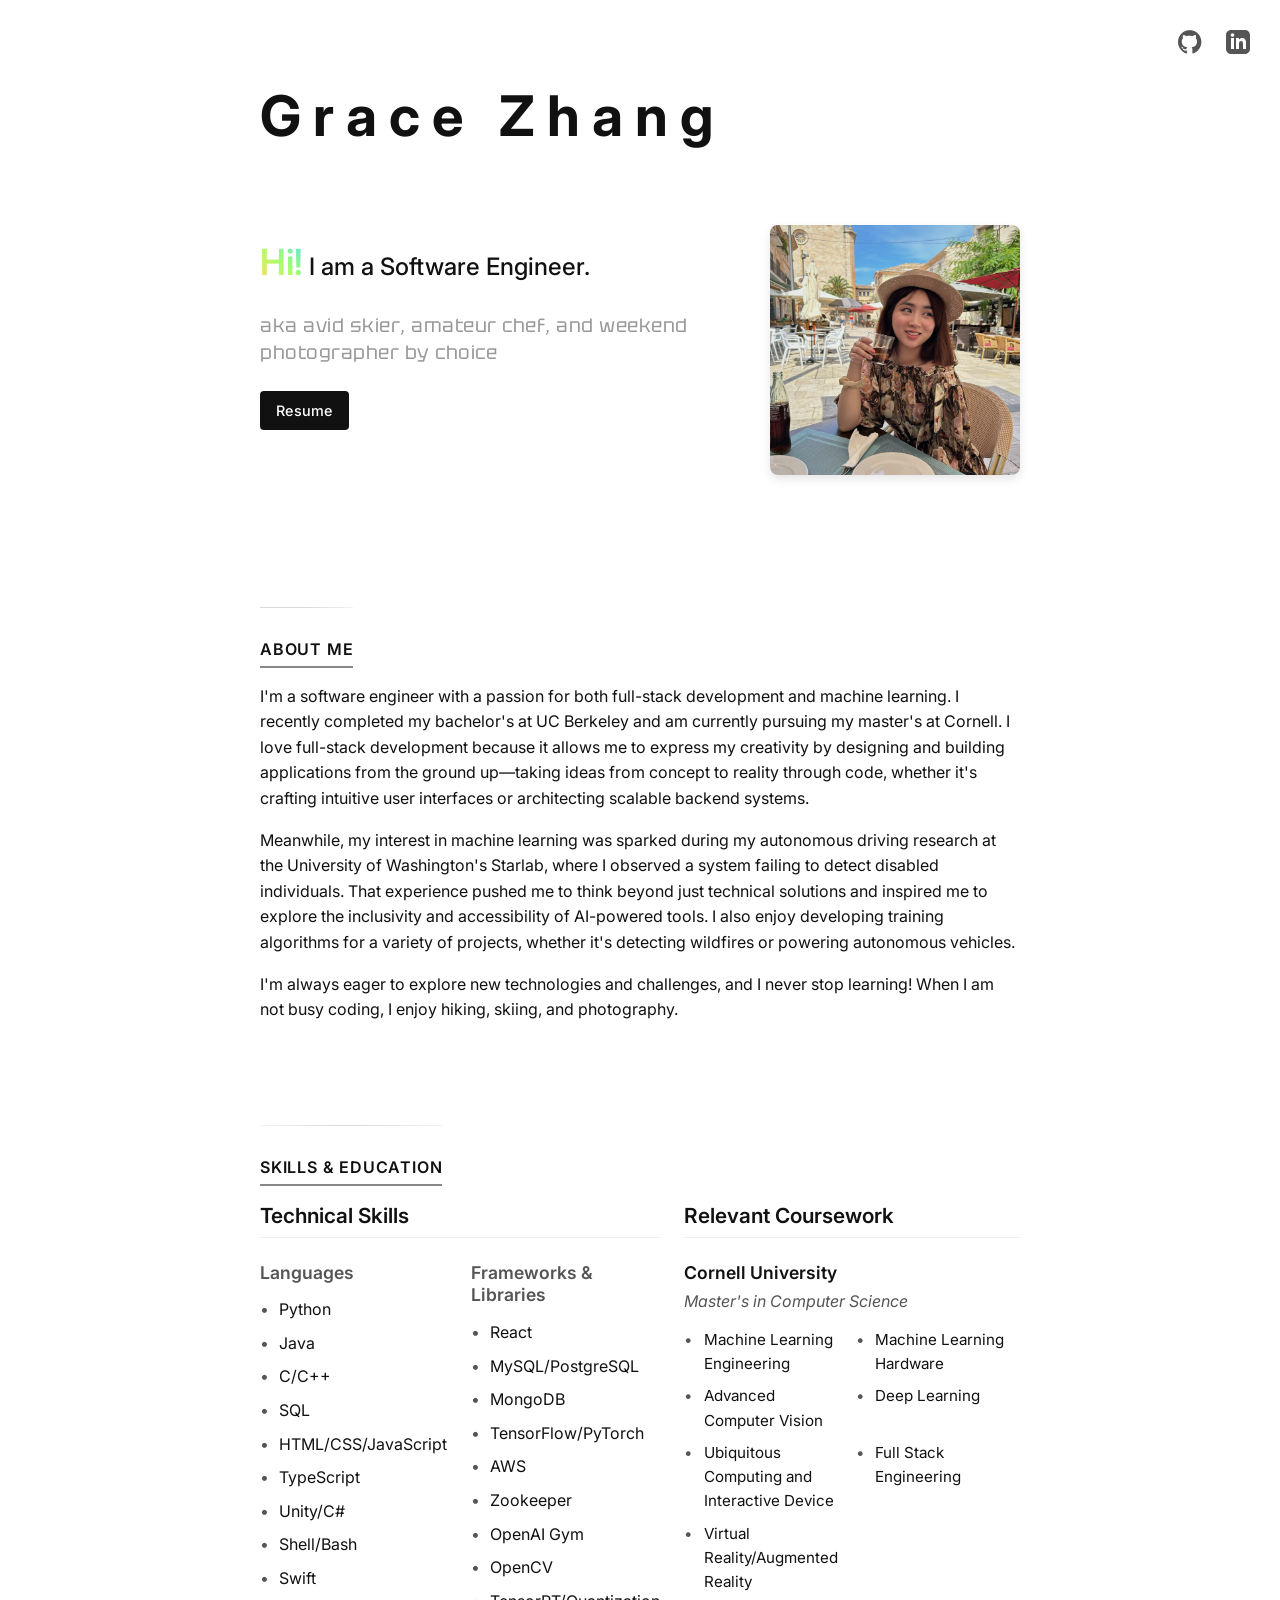
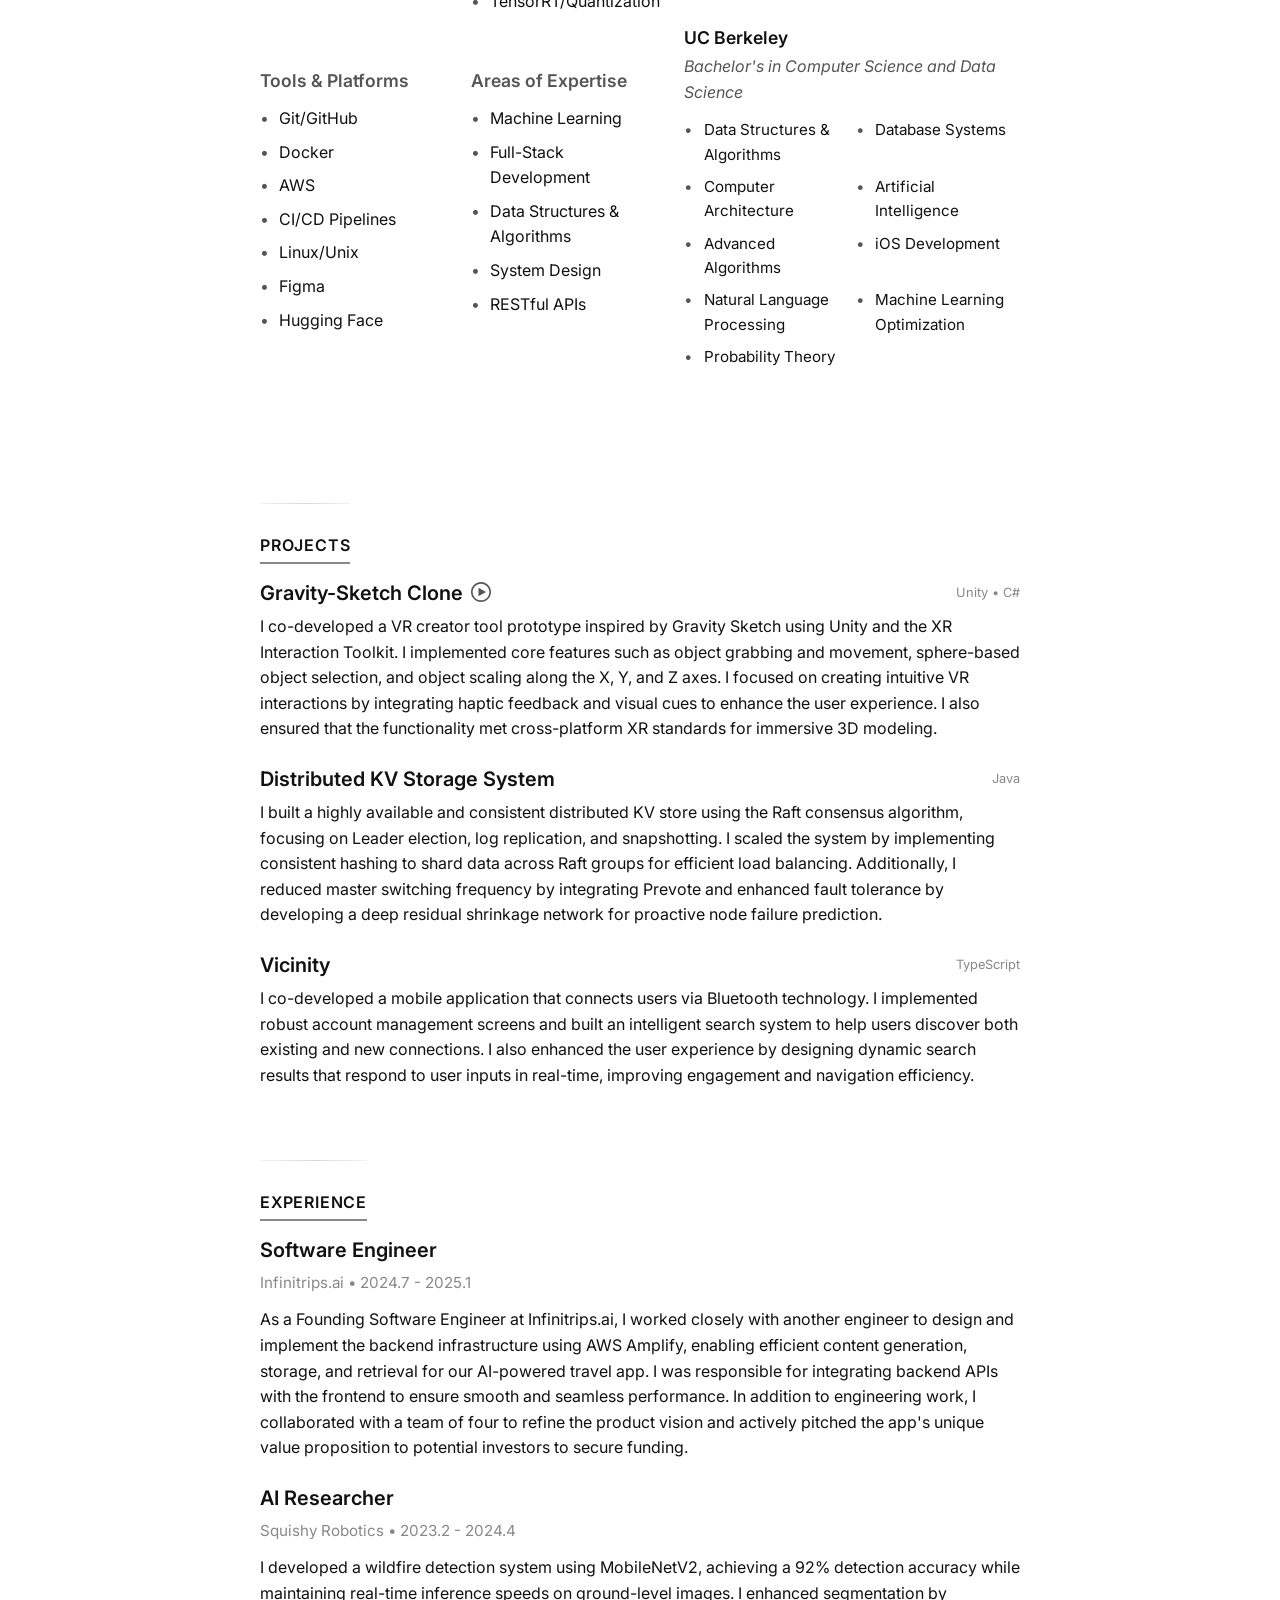
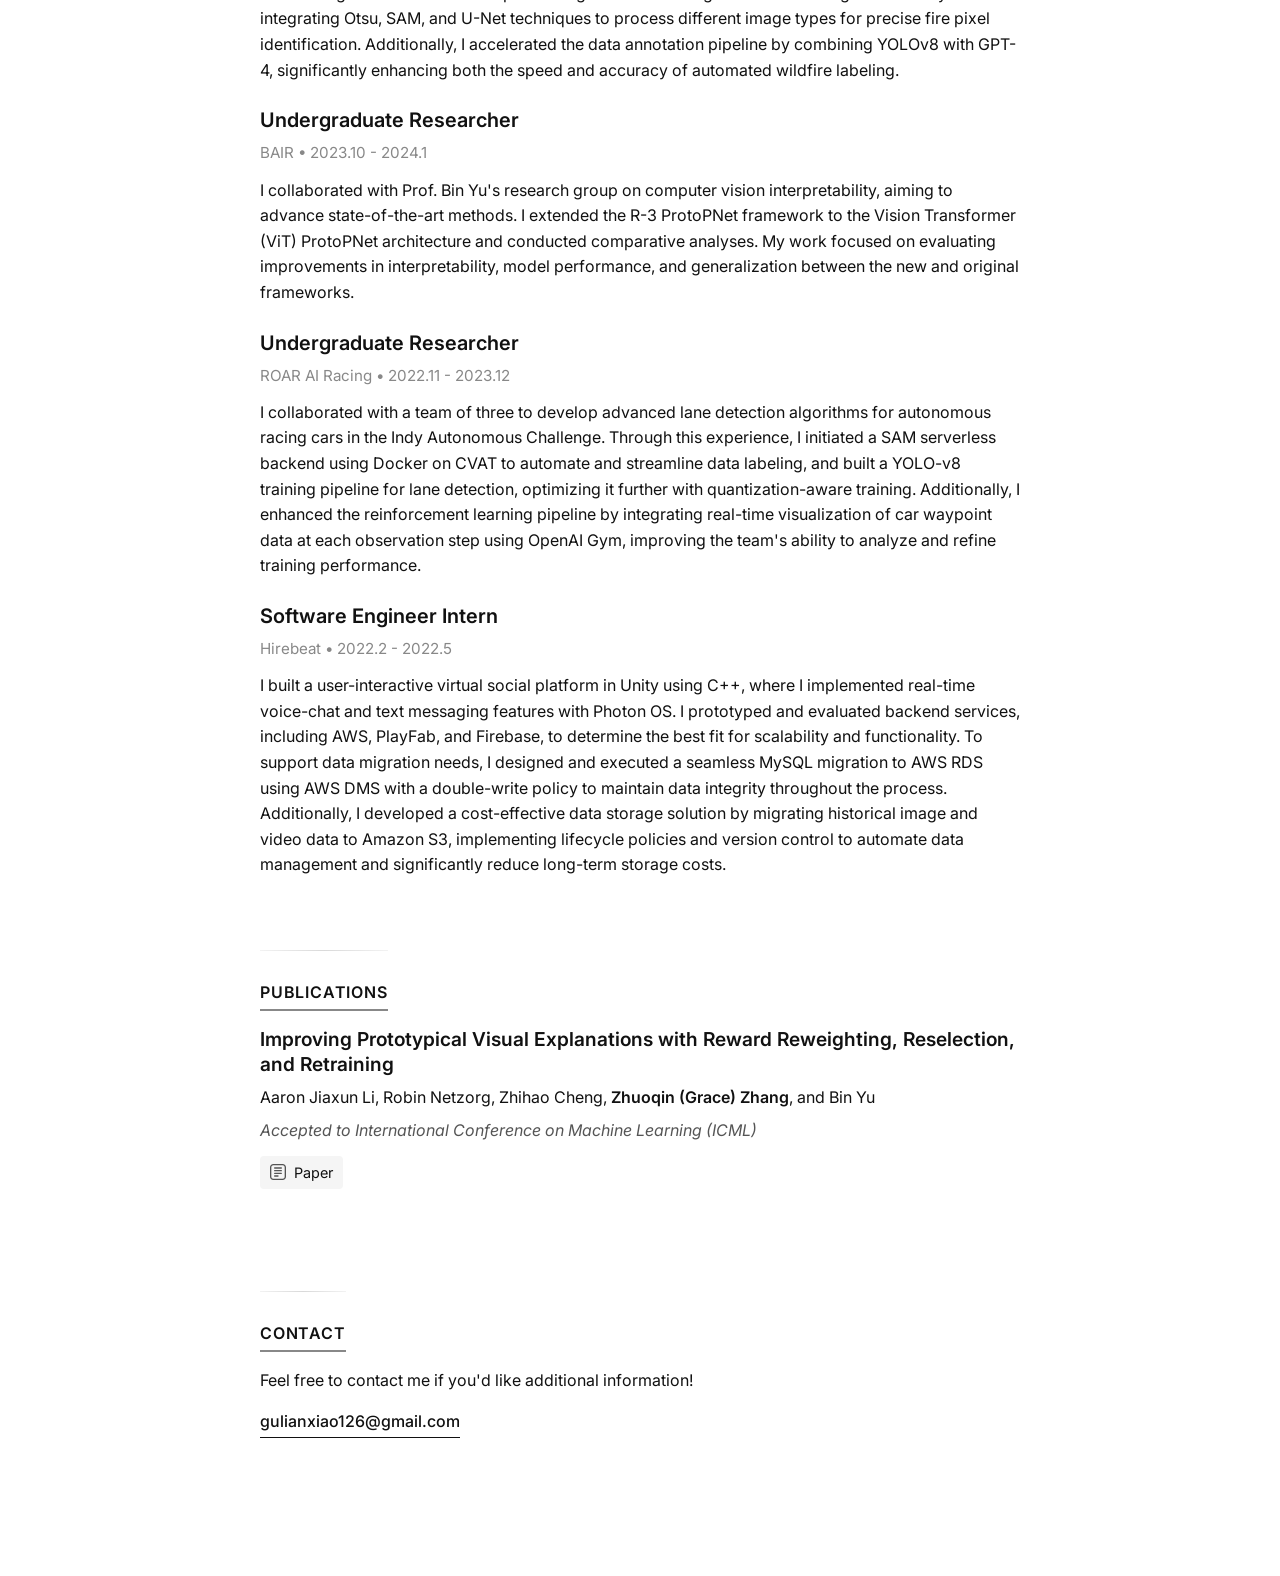
==== commit 0da9dc03: "updated resume" ====
--- a/index.html
+++ b/index.html
@@ -48,7 +48,7 @@
                         <span class="subtle-tagline">aka avid skier, amateur chef, and weekend photographer by choice</span>
                     </p>
                     
-                    <a href="#" class="resume-button">Resume</a>
+                    <a href="Grace_Zhang_Resume_CS_updated.pdf" class="resume-button" target="_blank">Resume</a>
                 </div>
                 
                 <div class="profile-image">
@@ -242,7 +242,7 @@
                 <h4>Undergraduate Researcher</h4>
                 <p class="company">BAIR • 2023.10 - 2024.1</p>
                 <p>
-                    I collaborated with Prof. Bin Yu’s research group on computer vision interpretability, aiming to advance state-of-the-art methods. I extended the R-3 ProtoPNet framework to the Vision Transformer (ViT) ProtoPNet architecture and conducted comparative analyses. My work focused on evaluating improvements in interpretability, model performance, and generalization between the new and original frameworks.
+                    I collaborated with Prof. Bin Yu's research group on computer vision interpretability, aiming to advance state-of-the-art methods. I extended the R-3 ProtoPNet framework to the Vision Transformer (ViT) ProtoPNet architecture and conducted comparative analyses. My work focused on evaluating improvements in interpretability, model performance, and generalization between the new and original frameworks.
                 </p>
             </div>
             
@@ -252,7 +252,7 @@
                 <p>
                     I collaborated with a team of three to develop advanced lane detection algorithms for autonomous racing cars in the Indy Autonomous Challenge. 
                     Through this experience, I initiated a SAM serverless backend using Docker on CVAT to automate and streamline data labeling, and built a YOLO-v8 training pipeline for lane detection, optimizing it further with quantization-aware training.
-                     Additionally, I enhanced the reinforcement learning pipeline by integrating real-time visualization of car waypoint data at each observation step using OpenAI Gym, improving the team’s ability to analyze and refine training performance.
+                     Additionally, I enhanced the reinforcement learning pipeline by integrating real-time visualization of car waypoint data at each observation step using OpenAI Gym, improving the team's ability to analyze and refine training performance.
                 </p>
             </div>
 
